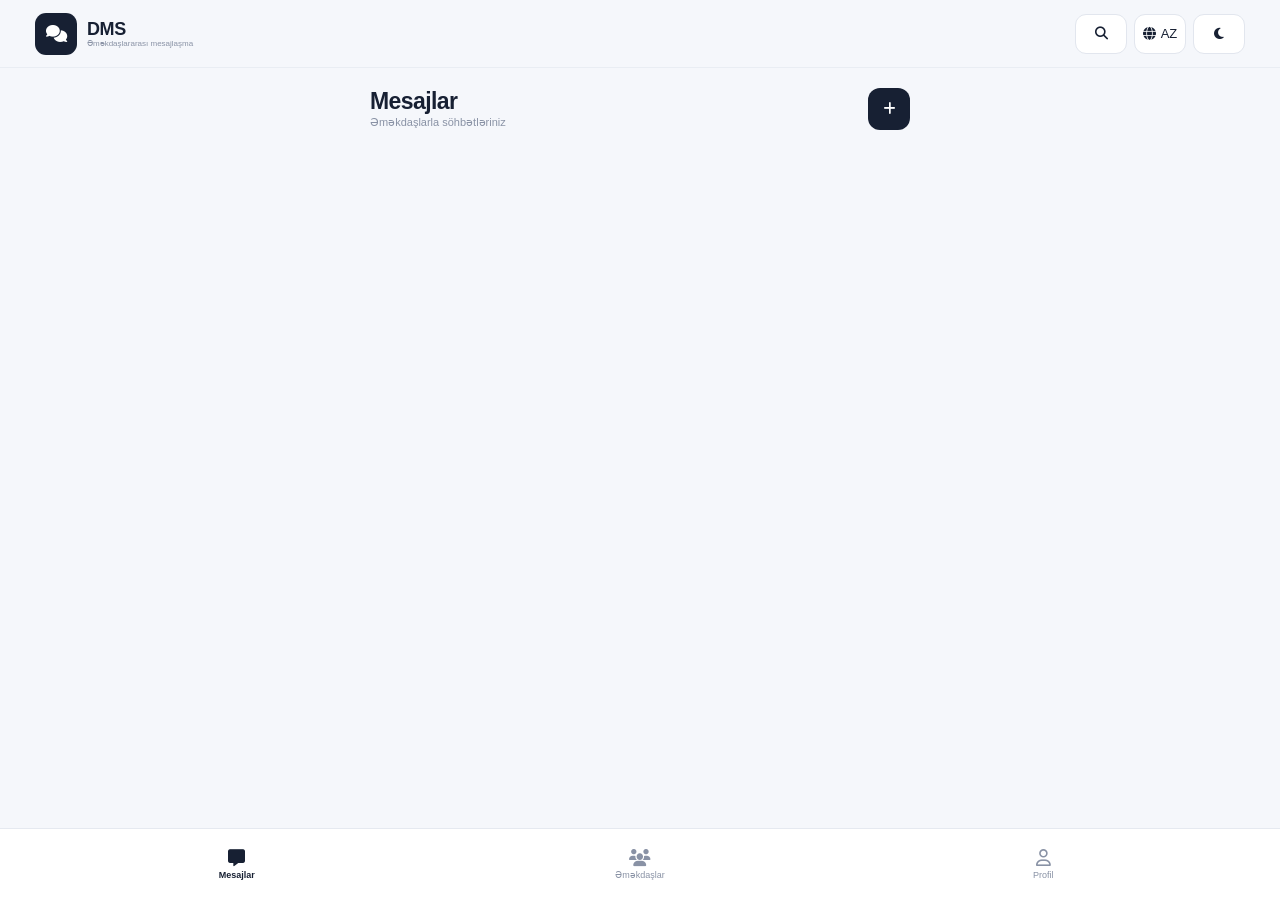
==== chat.html @ c2053372 "commited" ====
<!DOCTYPE html>

<html lang="az">

<head>
    <meta charset="UTF-8">
    <meta name="viewport" content="width=device-width, initial-scale=1.0">

    <title>DMS | Yazışma</title>
    <link rel="icon" href="Assets/DMS.png">

    <link rel="stylesheet" href="https://cdnjs.cloudflare.com/ajax/libs/font-awesome/6.7.2/css/all.min.css">

    <link rel="stylesheet" href="reset.css">
    <link rel="stylesheet" href="style.css">

    <script src="https://cdnjs.cloudflare.com/ajax/libs/jquery/3.7.1/jquery.min.js"></script>

    <script src="api.js" defer></script>
    <script src="translation.js" defer></script>
    <script src="dark-mode.js" defer></script>
    <script src="chat.js" defer></script>

</head>

<body>

    <main class="chat-page">

        <!-- =========================
             CHAT HEADER
        ========================== -->

        <header class="chat-header">

            <div class="chat-header-left">

                <button class="back-button" id="backButton" type="button" aria-label="Geri">
                    <i class="fa-solid fa-arrow-left"></i>
                </button>


                <div class="chat-user-avatar">

                    <span id="chatUserAvatar">
                        U
                    </span>

                    <span id="chatUserOnlineDot" class="online-dot"></span>

                </div>


                <div class="chat-user-info">

                    <h1 id="chatUserName">
                        İstifadəçi
                    </h1>

                    <span id="chatUserStatus">
                        —
                    </span>

                </div>

            </div>


            <div class="chat-header-actions">

                <!-- Search -->

                <button class="chat-icon-button" id="chatSearchButton" type="button" aria-label="Axtar">
                    <i class="fa-solid fa-magnifying-glass"></i>
                </button>


                <!-- More -->

                <button class="chat-icon-button" id="chatMoreButton" type="button" aria-label="Daha çox">
                    <i class="fa-solid fa-ellipsis-vertical"></i>
                </button>

            </div>

        </header>


        <!-- =========================
             CHAT SEARCH
        ========================== -->

        <div class="chat-search-box" id="chatSearchBox">

            <i class="fa-solid fa-magnifying-glass"></i>

            <input type="text" id="messageSearch" placeholder="Mesajlarda axtar..." autocomplete="off">

            <button id="closeChatSearch" type="button" aria-label="Axtarışı bağla">
                <i class="fa-solid fa-xmark"></i>
            </button>

        </div>


        <!-- =========================
             MESSAGES
        ========================== -->

        <section class="messages-area" id="messagesArea">
        </section>

        <button id="newMessageButton" class="new-message-button" type="button" aria-label="Yeni mesajlara keç">

            <i class="fa-solid fa-arrow-down"></i>
           
            <span>Yeni mesaj</span>

        </button>


        <!-- =========================
             MESSAGE INPUT
        ========================== -->

        <footer class="message-input-area">

            <div class="message-input-wrapper">


                <!-- Attachment -->

                <button class="input-action" id="attachmentButton" type="button" aria-label="Fayl əlavə et">
                    <i class="fa-solid fa-paperclip"></i>
                </button>


                <!-- Input -->

                <textarea id="messageInput" rows="1" placeholder="Mesaj yaz..." autocomplete="off"></textarea>


                <!-- Emoji -->

                <button class="input-action" id="emojiButton" type="button" aria-label="Emoji">
                    <i class="fa-regular fa-face-smile"></i>
                </button>


                <div class="emoji-menu" id="emojiMenu">

                    <button type="button" class="emoji-item">
                        😀
                    </button>

                    <button type="button" class="emoji-item">
                        😂
                    </button>

                    <button type="button" class="emoji-item">
                        🤣
                    </button>

                    <button type="button" class="emoji-item">
                        😊
                    </button>

                    <button type="button" class="emoji-item">
                        😍
                    </button>

                    <button type="button" class="emoji-item">
                        🥰
                    </button>

                    <button type="button" class="emoji-item">
                        😘
                    </button>

                    <button type="button" class="emoji-item">
                        😎
                    </button>

                    <button type="button" class="emoji-item">
                        😢
                    </button>

                    <button type="button" class="emoji-item">
                        😭
                    </button>

                    <button type="button" class="emoji-item">
                        😡
                    </button>

                    <button type="button" class="emoji-item">
                        😱
                    </button>

                    <button type="button" class="emoji-item">
                        👍
                    </button>

                    <button type="button" class="emoji-item">
                        👎
                    </button>

                    <button type="button" class="emoji-item">
                        👏
                    </button>

                    <button type="button" class="emoji-item">
                        🙏
                    </button>

                    <button type="button" class="emoji-item">
                        ❤️
                    </button>

                    <button type="button" class="emoji-item">
                        🔥
                    </button>

                    <button type="button" class="emoji-item">
                        🎉
                    </button>

                    <button type="button" class="emoji-item">
                        ✅
                    </button>

                </div>


                <!-- Send -->

                <button class="send-button" id="sendButton" type="button" aria-label="Göndər">
                    <i class="fa-solid fa-paper-plane"></i>
                </button>

            </div>

        </footer>


        <!-- =========================
             CHAT MORE MENU
        ========================== -->

        <div class="chat-more-menu" id="chatMoreMenu">

            <button type="button" id="muteChatButton">

                <i class="fa-regular fa-bell-slash"></i>

                <span>
                    Bildirişləri susdur
                </span>

            </button>


            <button type="button" id="clearChatButton">

                <i class="fa-regular fa-trash-can"></i>

                <span>
                    Söhbəti təmizlə
                </span>

            </button>


            <button type="button" id="blockUserButton">

                <i class="fa-solid fa-ban"></i>

                <span>
                    Əməkdaşı blokla
                </span>

            </button>

        </div>


        <!-- =========================
             ATTACHMENT MENU
        ========================== -->

        <div class="attachment-menu" id="attachmentMenu">

            <button type="button" id="photoButton">

                <i class="fa-regular fa-image"></i>

                <span>
                    Şəkil
                </span>

            </button>


            <button type="button" id="fileButton">

                <i class="fa-regular fa-file"></i>

                <span>
                    Fayl
                </span>

            </button>

        </div>


        <!-- =========================
             HIDDEN FILE INPUT
        ========================== -->

        <input type="file" id="fileInput" hidden>

    </main>

</body>

</html>
---- style.css ----
body {
  font-family: "Dosis", sans-serif;
  font-weight: 500;
}

.imgbox {
  overflow: hidden;
}
.imgbox img {
  width: 100%;
}

* {
  box-sizing: border-box;
}

html {
  font-size: 16px;
}

body {
  margin: 0;
  font-family: "Inter", sans-serif;
  background: #f5f7fb;
  color: #172033;
  transition: background 0.3s ease, color 0.3s ease;
}

button,
input {
  font-family: inherit;
}

button {
  border: 0;
  cursor: pointer;
}

a {
  text-decoration: none;
}

.login-page {
  min-height: 100vh;
  display: flex;
  flex-direction: column;
  padding: 18px;
}

.top-bar {
  width: 100%;
  display: flex;
  align-items: center;
  justify-content: space-between;
  margin-bottom: 55px;
}

.brand {
  display: flex;
  align-items: center;
  gap: 10px;
}

.brand-icon {
  width: 42px;
  height: 42px;
  display: flex;
  align-items: center;
  justify-content: center;
  border-radius: 12px;
  background: #172033;
  color: #fff;
  font-size: 18px;
}

.brand-name {
  display: flex;
  flex-direction: column;
}
.brand-name span {
  font-size: 19px;
  font-weight: 700;
  letter-spacing: -0.5px;
}
.brand-name small {
  margin-top: 2px;
  color: #8992a5;
  font-size: 9px;
  font-weight: 500;
}

.top-actions {
  display: flex;
  align-items: center;
  gap: 8px;
}

.icon-button * {
  cursor: pointer;
}

.icon-button {
  min-width: 40px;
  height: 40px;
  padding: 0 25px;
  display: flex;
  align-items: center;
  justify-content: center;
  gap: 5px;
  border: 1px solid #e2e6ee;
  border-radius: 12px;
  background: #fff;
  color: #172033;
  font-size: 13px;
  transition: all 0.2s ease;
}
.icon-button:active {
  transform: scale(0.95);
}

.login-container {
  width: 100%;
  max-width: 430px;
  margin: 0 auto;
  flex: 1;
  display: flex;
  flex-direction: column;
  justify-content: center;
}

.login-logo {
  display: flex;
  justify-content: center;
  margin-bottom: 22px;
}

.logo-circle {
  width: 72px;
  height: 72px;
  display: flex;
  align-items: center;
  justify-content: center;
  border-radius: 22px;
  background: #172033;
  color: #fff;
  font-size: 27px;
  box-shadow: 0 12px 30px rgba(23, 32, 51, 0.15);
}

.login-heading {
  text-align: center;
  margin-bottom: 32px;
}
.login-heading h1 {
  margin: 0;
  font-size: 27px;
  line-height: 1.2;
  font-weight: 700;
  letter-spacing: -0.8px;
}
.login-heading p {
  margin: 9px 0 0;
  color: #8992a5;
  font-size: 14px;
}

.login-form {
  width: 100%;
}

.input-group {
  margin-bottom: 19px;
}
.input-group label {
  display: block;
  margin-bottom: 8px;
  color: #394357;
  font-size: 13px;
  font-weight: 600;
}

.input-wrapper {
  height: 54px;
  display: flex;
  align-items: center;
  padding: 0 15px;
  gap: 11px;
  border: 1px solid #e1e5ec;
  border-radius: 14px;
  background: #fff;
  transition: border-color 0.2s ease, box-shadow 0.2s ease;
}
.input-wrapper:focus-within {
  border-color: #172033;
  box-shadow: 0 0 0 3px rgba(23, 32, 51, 0.08);
}
.input-wrapper > i {
  color: #8992a5;
  font-size: 15px;
}
.input-wrapper input {
  width: 100%;
  height: 100%;
  border: 0;
  outline: 0;
  background: transparent;
  color: #172033;
  font-size: 14px;
}
.input-wrapper input::-moz-placeholder {
  color: #a7adba;
}
.input-wrapper input::placeholder {
  color: #a7adba;
}

.password-toggle * {
  cursor: pointer;
}

.password-toggle {
  flex-shrink: 0;
  padding: 5px;
  background: transparent;
  color: #8992a5;
  font-size: 15px;
}

.form-options {
  display: flex;
  align-items: center;
  justify-content: space-between;
  gap: 10px;
  margin: 5px 0 23px;
  font-size: 12px;
}
.form-options a {
  color: #172033;
  font-weight: 600;
  cursor: pointer;
}

.remember-me * {
  cursor: pointer;
}

.remember-me {
  display: flex;
  align-items: center;
  gap: 7px;
  color: #697386;
}
.remember-me input {
  width: 15px;
  height: 15px;
  margin: 0;
  accent-color: #172033;
}

.login-button * {
  cursor: pointer;
}

.login-button {
  width: 100%;
  height: 55px;
  display: flex;
  align-items: center;
  justify-content: center;
  gap: 10px;
  border-radius: 14px;
  background: #172033;
  color: #fff;
  font-size: 14px;
  font-weight: 600;
  box-shadow: 0 10px 24px rgba(23, 32, 51, 0.16);
  transition: transform 0.2s ease, box-shadow 0.2s ease;
}
.login-button:active {
  transform: translateY(1px);
  box-shadow: 0 5px 15px rgba(23, 32, 51, 0.12);
}
.login-button i {
  font-size: 12px;
}

.register-section {
  margin-top: 25px;
  text-align: center;
  color: #8992a5;
  font-size: 12px;
}
.register-section a {
  margin-left: 4px;
  color: #172033;
  font-weight: 600;
}

.login-footer {
  display: flex;
  justify-content: center;
  align-items: center;
  gap: 7px;
  padding: 25px 0 5px;
  color: #a0a7b5;
  font-size: 10px;
}

.footer-dot {
  font-size: 8px;
}

.language-menu {
  position: absolute;
  top: 68px;
  right: 18px;
  width: 165px;
  padding: 7px;
  display: none;
  flex-direction: column;
  gap: 3px;
  border: 1px solid #e1e5ec;
  border-radius: 14px;
  background: #fff;
  box-shadow: 0 15px 35px rgba(23, 32, 51, 0.12);
  z-index: 10;
}
.language-menu.active {
  display: flex;
}
.language-menu button {
  padding: 10px 11px;
  border-radius: 9px;
  background: transparent;
  color: #394357;
  text-align: left;
  font-size: 12px;
}
.language-menu button:active {
  background: #f1f3f7;
}

body.dark-mode {
  background: #0d1117;
  color: #f1f4f8;
}
body.dark-mode .brand-icon,
body.dark-mode .logo-circle,
body.dark-mode .login-button {
  background: #f1f4f8;
  color: #0d1117;
}
body.dark-mode .icon-button {
  border-color: #252c38;
  background: #161c25;
  color: #f1f4f8;
}
body.dark-mode .input-group label {
  color: #d8dde6;
}
body.dark-mode .input-wrapper {
  border-color: #252c38;
  background: #161c25;
}
body.dark-mode .input-wrapper:focus-within {
  border-color: #f1f4f8;
  box-shadow: 0 0 0 3px rgba(241, 244, 248, 0.06);
}
body.dark-mode .input-wrapper input {
  color: #f1f4f8;
}
body.dark-mode .input-wrapper input::-moz-placeholder {
  color: #697386;
}
body.dark-mode .input-wrapper input::placeholder {
  color: #697386;
}
body.dark-mode .form-options a {
  color: #f1f4f8;
}
body.dark-mode .remember-me {
  color: #8992a5;
}
body.dark-mode .remember-me input {
  accent-color: #f1f4f8;
}
body.dark-mode .register-section a {
  color: #f1f4f8;
}
body.dark-mode .language-menu {
  border-color: #252c38;
  background: #161c25;
}
body.dark-mode .language-menu button {
  color: #d8dde6;
}
body.dark-mode .language-menu button:active {
  background: #202733;
}

@media (min-width: 600px) {
  .login-page {
    padding: 25px 35px;
  }
  .top-bar {
    margin-bottom: 30px;
  }
  .login-container {
    justify-content: center;
  }
  .login-heading h1 {
    font-size: 30px;
  }
}
@media (max-width: 599px) {
  html,
  body {
    height: 100%;
    overflow: hidden;
  }
  .login-page {
    height: 100dvh;
    min-height: 0;
    padding: 12px 18px;
  }
  .top-bar {
    margin-bottom: 10px;
  }
  .brand-icon {
    width: 38px;
    height: 38px;
    font-size: 16px;
  }
  .brand-name span {
    font-size: 17px;
  }
  .brand-name small {
    font-size: 8px;
  }
  .icon-button span, .icon-button i {
    font-size: 10px;
  }
  .login-container {
    max-width: 400px;
    justify-content: center;
  }
  .login-logo {
    margin-bottom: 12px;
  }
  .logo-circle {
    width: 58px;
    height: 58px;
    border-radius: 18px;
    font-size: 22px;
  }
  .login-heading {
    margin-bottom: 18px;
  }
  .login-heading h1 {
    font-size: 23px;
  }
  .login-heading p {
    margin-top: 6px;
    font-size: 12px;
  }
  .input-group {
    margin-bottom: 12px;
  }
  .input-group label {
    margin-bottom: 5px;
    font-size: 12px;
  }
  .input-wrapper {
    height: 46px;
    border-radius: 12px;
    padding: 0 13px;
  }
  .input-wrapper input {
    font-size: 16px;
  }
  .form-options {
    margin: 2px 0 15px;
    font-size: 11px;
  }
  .login-button {
    height: 47px;
    border-radius: 12px;
    font-size: 13px;
  }
  .login-footer {
    padding: 10px 0 2px;
    font-size: 9px;
  }
}
* {
  box-sizing: border-box;
}

html {
  width: 100%;
  min-height: 100%;
  font-size: 16px;
}

body {
  width: 100%;
  min-height: 100%;
  margin: 0;
  padding: 0;
  font-family: "Inter", sans-serif;
  background: #f5f7fb;
  color: #172033;
  transition: background 0.3s ease, color 0.3s ease;
  overflow-x: hidden;
  overflow-y: auto;
}

button,
input {
  font-family: inherit;
}

button {
  border: 0;
  cursor: pointer;
}

a {
  text-decoration: none;
  color: inherit;
}

.dms-page {
  width: 100%;
  min-height: 100vh;
  padding: 72px 18px 85px;
}

.page-section {
  display: none;
  width: 100%;
}

.page-section.active {
  display: block;
}

.top-bar {
  width: 100%;
  height: 64px;
  padding: 10px 18px;
  display: flex;
  align-items: center;
  justify-content: space-between;
  position: fixed;
  top: 0;
  left: 0;
  right: 0;
  z-index: 1000;
  background: #f5f7fb;
  border-bottom: 1px solid #e9edf3;
}

.brand {
  display: flex;
  align-items: center;
  gap: 10px;
}

.brand-icon {
  width: 40px;
  height: 40px;
  display: flex;
  align-items: center;
  justify-content: center;
  border-radius: 11px;
  background: #172033;
  color: #fff;
  font-size: 17px;
}

.brand-name {
  display: flex;
  flex-direction: column;
}
.brand-name span {
  font-size: 18px;
  font-weight: 700;
  letter-spacing: -0.4px;
}
.brand-name small {
  margin-top: 2px;
  color: #8992a5;
  font-size: 8px;
  font-weight: 500;
}

.top-actions {
  display: flex;
  align-items: center;
  gap: 7px;
}

.icon-button {
  width: 40px;
  height: 40px;
  padding: 0 25px;
  display: flex;
  align-items: center;
  justify-content: center;
  gap: 5px;
  border: 1px solid #e2e6ee;
  border-radius: 11px;
  background: #fff;
  color: #172033;
  font-size: 13px;
  cursor: pointer;
  transition: all 0.2s ease;
}
.icon-button:hover {
  background: #f1f3f7;
}
.icon-button:active {
  transform: scale(0.94);
}

.search-box {
  width: 100%;
  max-width: 540px;
  height: 46px;
  margin: 0 auto 15px;
  padding: 0 13px;
  display: none;
  align-items: center;
  gap: 9px;
  border: 1px solid #e1e5ec;
  border-radius: 13px;
  background: #fff;
}
.search-box.active {
  display: flex;
}
.search-box i {
  flex-shrink: 0;
  color: #8992a5;
  font-size: 13px;
}
.search-box input {
  min-width: 0;
  flex: 1;
  border: 0;
  outline: 0;
  background: transparent;
  color: #172033;
  font-size: 16px;
  cursor: text;
}
.search-box input::-moz-placeholder {
  color: #a0a7b5;
}
.search-box input::placeholder {
  color: #a0a7b5;
}
.search-box button * {
  cursor: pointer;
}
.search-box button {
  width: 30px;
  height: 30px;
  display: flex;
  align-items: center;
  justify-content: center;
  flex-shrink: 0;
  background: transparent;
  color: #8992a5;
  font-size: 14px;
}
.search-box button:hover {
  color: #172033;
}

.page-header {
  width: 100%;
  max-width: 540px;
  margin: 0 auto 15px;
  display: flex;
  align-items: center;
  justify-content: space-between;
}
.page-header h1 {
  margin: 0;
  color: #172033;
  font-size: 23px;
  font-weight: 700;
  letter-spacing: -0.6px;
}
.page-header p {
  margin: 4px 0 0;
  color: #8992a5;
  font-size: 11px;
}

.new-chat-button * {
  cursor: pointer;
}

.new-chat-button {
  width: 42px;
  height: 42px;
  display: flex;
  align-items: center;
  justify-content: center;
  flex-shrink: 0;
  border-radius: 12px;
  background: #172033;
  color: #fff;
  font-size: 14px;
  transition: transform 0.2s ease, background 0.2s ease;
}
.new-chat-button:hover {
  background: #263149;
}
.new-chat-button:active {
  transform: scale(0.93);
}

.chat-list {
  width: 100%;
  max-width: 540px;
  margin: 0 auto;
}

.chat-item * {
  cursor: pointer;
}

.chat-item {
  min-height: 76px;
  padding: 10px 4px;
  display: flex;
  align-items: center;
  gap: 12px;
  border-bottom: 1px solid #e8ecf2;
  cursor: pointer;
  transition: background 0.2s ease;
}
.chat-item:hover {
  background: #eef1f5;
}
.chat-item:active {
  background: #e5e9ef;
}

.chat-item {
  user-select: none;
  -webkit-user-select: none;
  -moz-user-select: none;
  -ms-user-select: none;
  cursor: pointer;
}
.chat-item * {
  user-select: none;
  -webkit-user-select: none;
  -moz-user-select: none;
  -ms-user-select: none;
}

.chat-avatar {
  width: 48px;
  height: 48px;
  flex-shrink: 0;
  position: relative;
  display: flex;
  align-items: center;
  justify-content: center;
  border-radius: 50%;
  background: #172033;
  color: #fff;
  font-size: 13px;
  font-weight: 600;
}

.online-dot {
  width: 11px;
  height: 11px;
  position: absolute;
  right: 0;
  bottom: 1px;
  border: 2px solid #f5f7fb;
  border-radius: 50%;
  background: #35b86b;
}

.offline-dot {
  width: 11px;
  height: 11px;
  position: absolute;
  right: 0;
  bottom: 1px;
  border: 2px solid #f5f7fb;
  border-radius: 50%;
  background: #ff0000;
}

.chat-content {
  min-width: 0;
  flex: 1;
}

.chat-top,
.chat-bottom {
  display: flex;
  align-items: center;
  justify-content: space-between;
  gap: 10px;
}

.chat-top h3 {
  min-width: 0;
  margin: 0;
  overflow: hidden;
  color: #172033;
  font-size: 13px;
  font-weight: 650;
  text-overflow: ellipsis;
  white-space: nowrap;
}
.chat-top time {
  flex-shrink: 0;
  color: #9aa2b1;
  font-size: 9px;
}

.chat-bottom {
  margin-top: 5px;
}
.chat-bottom p {
  min-width: 0;
  margin: 0;
  overflow: hidden;
  color: #8992a5;
  font-size: 11px;
  text-overflow: ellipsis;
  white-space: nowrap;
}

.unread-count {
  min-width: 19px;
  height: 19px;
  padding: 0 5px;
  display: flex;
  align-items: center;
  justify-content: center;
  flex-shrink: 0;
  border-radius: 50%;
  background: #172033;
  color: #fff;
  font-size: 9px;
  font-weight: 600;
}

.contacts-list {
  width: 100%;
  max-width: 540px;
  margin: 0 auto;
}

.contact-item * {
  cursor: pointer;
}

.contact-item {
  min-height: 76px;
  padding: 10px 4px;
  display: flex;
  align-items: center;
  gap: 12px;
  border-bottom: 1px solid #e8ecf2;
  cursor: pointer;
  transition: background 0.2s ease;
}
.contact-item:hover {
  background: #eef1f5;
}
.contact-item:active {
  background: #e5e9ef;
  user-select: none;
  -webkit-user-select: none;
  -moz-user-select: none;
  -ms-user-select: none;
}
.contact-item * {
  user-select: none;
  -webkit-user-select: none;
  -moz-user-select: none;
  -ms-user-select: none;
}

.contact-avatar {
  width: 48px;
  height: 48px;
  flex-shrink: 0;
  display: flex;
  align-items: center;
  justify-content: center;
  border-radius: 50%;
  background: #172033;
  color: #fff;
  font-size: 13px;
  font-weight: 600;
}

.contact-info {
  min-width: 0;
  flex: 1;
}

.contact-top {
  display: flex;
  align-items: center;
  justify-content: space-between;
  gap: 10px;
}

.contact-name {
  min-width: 0;
  margin: 0;
  overflow: hidden;
  color: #172033;
  font-size: 13px;
  font-weight: 650;
  text-overflow: ellipsis;
  white-space: nowrap;
}

.contact-position {
  min-width: 0;
  margin: 3px 0 0;
  overflow: hidden;
  color: #8992a5;
  font-size: 11px;
  text-overflow: ellipsis;
  white-space: nowrap;
}

.empty-state,
.contacts-empty {
  max-width: 540px;
  margin: 70px auto 0;
  display: flex;
  flex-direction: column;
  align-items: center;
  text-align: center;
}

.empty-state {
  display: none;
}
.empty-state.active {
  display: flex;
}

.empty-state h2,
.contacts-empty h2 {
  margin: 14px 0 5px;
  font-size: 16px;
}
.empty-state p,
.contacts-empty p {
  margin: 0;
  color: #8992a5;
  font-size: 11px;
}

.empty-icon {
  width: 62px;
  height: 62px;
  display: flex;
  align-items: center;
  justify-content: center;
  border-radius: 18px;
  background: #edf0f5;
  color: #8992a5;
  font-size: 23px;
}

.profile-page {
  width: 100%;
  padding: 0;
}

.profile-container {
  width: 100%;
  max-width: 520px;
  margin: 0 auto;
}

.profile-card {
  display: flex;
  flex-direction: column;
  align-items: center;
  padding: 25px 20px 28px;
  margin-bottom: 15px;
  border: 1px solid #e2e6ee;
  border-radius: 18px;
  background: #fff;
  box-shadow: 0 8px 25px rgba(23, 32, 51, 0.05);
}

.profile-avatar {
  position: relative;
  margin-bottom: 13px;
}

.avatar-circle {
  width: 92px;
  height: 92px;
  display: flex;
  align-items: center;
  justify-content: center;
  overflow: hidden;
  border-radius: 50%;
  background: #172033;
  color: #fff;
  font-size: 32px;
}
.avatar-circle img {
  width: 100%;
  height: 100%;
  display: none;
  -o-object-fit: cover;
     object-fit: cover;
}
.avatar-circle img.active {
  display: block;
}

.avatar-edit * {
  cursor: pointer;
}

.avatar-edit {
  position: absolute;
  right: -2px;
  bottom: -2px;
  width: 31px;
  height: 31px;
  display: flex;
  align-items: center;
  justify-content: center;
  border: 3px solid #fff;
  border-radius: 50%;
  background: #172033;
  color: #fff;
  font-size: 11px;
}
.avatar-edit:active {
  transform: scale(0.94);
}

.profile-name {
  text-align: center;
}
.profile-name h2 {
  margin: 0;
  font-size: 20px;
  font-weight: 700;
  letter-spacing: -0.3px;
}
.profile-name p {
  margin: 5px 0 0;
  color: #8992a5;
  font-size: 12px;
}

.profile-section {
  margin-bottom: 15px;
  overflow: hidden;
  border: 1px solid #e2e6ee;
  border-radius: 17px;
  background: #fff;
  box-shadow: 0 6px 20px rgba(23, 32, 51, 0.04);
}

.section-title {
  display: flex;
  align-items: center;
  gap: 9px;
  padding: 15px 16px 11px;
  color: #172033;
  font-size: 12px;
  font-weight: 700;
}
.section-title i {
  font-size: 13px;
}

.profile-item {
  min-height: 63px;
  display: flex;
  align-items: center;
  gap: 12px;
  padding: 10px 16px;
  border-top: 1px solid #edf0f4;
}

.item-icon,
.action-icon {
  display: flex;
  align-items: center;
  justify-content: center;
  flex-shrink: 0;
  background: #f1f3f7;
  color: #172033;
}

.item-icon {
  width: 35px;
  height: 35px;
  border-radius: 10px;
  font-size: 13px;
}

.item-content {
  min-width: 0;
  display: flex;
  flex-direction: column;
  gap: 3px;
}

.item-label {
  color: #8992a5;
  font-size: 10px;
  font-weight: 500;
}

.item-value {
  overflow: hidden;
  color: #172033;
  font-size: 13px;
  font-weight: 600;
  text-overflow: ellipsis;
  white-space: nowrap;
}

.profile-action * {
  cursor: pointer;
}

.profile-action {
  width: 100%;
  min-height: 67px;
  display: flex;
  align-items: center;
  gap: 12px;
  padding: 10px 16px;
  background: transparent;
  color: #172033;
  text-align: left;
  border-top: 1px solid #edf0f4;
  transition: background 0.2s ease;
}
.profile-action:active {
  background: #f4f6f9;
}

.action-icon {
  width: 37px;
  height: 37px;
  border-radius: 10px;
  font-size: 13px;
}

.action-content {
  min-width: 0;
  flex: 1;
  display: flex;
  flex-direction: column;
  gap: 3px;
}
.action-content span {
  font-size: 13px;
  font-weight: 600;
}
.action-content small {
  overflow: hidden;
  color: #8992a5;
  font-size: 10px;
  font-weight: 400;
  text-overflow: ellipsis;
  white-space: nowrap;
}

.action-arrow {
  flex-shrink: 0;
  color: #a0a7b5;
  font-size: 10px;
}

.logout-button {
  width: 100%;
  height: 50px;
  display: flex;
  align-items: center;
  justify-content: center;
  gap: 9px;
  margin: 3px 0 25px;
  border: 1px solid #e2e6ee;
  border-radius: 13px;
  background: #fff;
  color: #172033;
  font-size: 13px;
  font-weight: 600;
  transition: all 0.2s ease;
}
.logout-button:active {
  transform: scale(0.98);
}

.app-info {
  display: flex;
  flex-direction: column;
  align-items: center;
  gap: 4px;
  margin-bottom: 20px;
  color: #8992a5;
  text-align: center;
}
.app-info strong {
  color: #172033;
  font-size: 12px;
}
.app-info span {
  font-size: 9px;
}
.app-info small {
  font-size: 8px;
}

.app-logo {
  width: 38px;
  height: 38px;
  display: flex;
  align-items: center;
  justify-content: center;
  margin-bottom: 3px;
  border-radius: 11px;
  background: #172033;
  color: #fff;
  font-size: 15px;
}

.profile-footer {
  display: flex;
  align-items: center;
  justify-content: center;
  gap: 7px;
  padding: 15px 0 3px;
  color: #a0a7b5;
  font-size: 9px;
}

.footer-dot {
  font-size: 7px;
}

.language-menu {
  width: 155px;
  padding: 7px;
  display: none;
  flex-direction: column;
  gap: 3px;
  position: fixed;
  top: 58px;
  right: 18px;
  z-index: 1100;
  border: 1px solid #e1e5ec;
  border-radius: 14px;
  background: #fff;
  box-shadow: 0 15px 35px rgba(23, 32, 51, 0.12);
}
.language-menu.active {
  display: flex;
}
.language-menu button {
  width: 100%;
  padding: 10px 11px;
  display: flex;
  align-items: center;
  gap: 8px;
  border-radius: 9px;
  background: transparent;
  color: #394357;
  text-align: left;
  font-size: 12px;
}
.language-menu button:hover {
  background: #f1f3f7;
}
.language-menu button:active {
  background: #e9edf3;
}

.bottom-nav {
  width: 100%;
  height: 68px;
  padding: 7px 18px;
  display: flex;
  align-items: center;
  justify-content: space-around;
  position: fixed;
  bottom: 0;
  left: 0;
  right: 0;
  z-index: 1000;
  border-top: 1px solid #e5e9f0;
  background: rgba(255, 255, 255, 0.96);
  backdrop-filter: blur(12px);
}

.nav-item * {
  cursor: pointer;
}

.nav-item {
  min-width: 70px;
  height: 52px;
  padding: 0;
  display: flex;
  flex-direction: column;
  align-items: center;
  justify-content: center;
  gap: 4px;
  border-radius: 12px;
  background: transparent;
  color: #8992a5;
  font-size: 17px;
  transition: background 0.2s ease, color 0.2s ease;
}
.nav-item span {
  font-size: 9px;
  font-weight: 500;
}
.nav-item:hover {
  background: #e9edf3;
  color: #172033;
}
.nav-item:active {
  background: #dfe4eb;
  color: #172033;
}
.nav-item.active {
  color: #172033;
}
.nav-item.active span {
  font-weight: 700;
}

body.dark-mode {
  background: #0d1117;
  color: #f1f4f8;
}
body.dark-mode .top-bar {
  background: #0d1117;
  border-color: #252c38;
}
body.dark-mode .brand-icon,
body.dark-mode .avatar-circle,
body.dark-mode .app-logo {
  background: #f1f4f8;
  color: #0d1117;
}
body.dark-mode .icon-button {
  border-color: #252c38;
  background: #161c25;
  color: #f1f4f8;
}
body.dark-mode .icon-button:hover {
  background: #202733;
}
body.dark-mode .search-box {
  border-color: #252c38;
  background: #161c25;
}
body.dark-mode .search-box input {
  color: #f1f4f8;
}
body.dark-mode .search-box button {
  color: #8992a5;
}
body.dark-mode .search-box button:hover {
  color: #f1f4f8;
}
body.dark-mode .page-header h1 {
  color: #f1f4f8;
}
body.dark-mode .new-chat-button {
  background: #f1f4f8;
  color: #0d1117;
}
body.dark-mode .new-chat-button:hover {
  background: #dce1e8;
}
body.dark-mode .chat-item {
  border-color: #252c38;
}
body.dark-mode .chat-item:hover {
  background: #161c25;
}
body.dark-mode .chat-item:active {
  background: #202733;
}
body.dark-mode .contact-item {
  border-color: #252c38;
}
body.dark-mode .contact-item:hover {
  background: #161c25;
}
body.dark-mode .contact-item:active {
  background: #202733;
}
body.dark-mode .contact-avatar {
  background: #f1f4f8;
  color: #0d1117;
}
body.dark-mode .contact-name {
  color: #f1f4f8;
}
body.dark-mode .chat-avatar {
  background: #f1f4f8;
  color: #0d1117;
}
body.dark-mode .online-dot {
  border-color: #0d1117;
}
body.dark-mode .offline-dot {
  border-color: #0d1117;
}
body.dark-mode .chat-top h3 {
  color: #f1f4f8;
}
body.dark-mode .unread-count {
  background: #f1f4f8;
  color: #0d1117;
}
body.dark-mode .empty-icon {
  background: #202733;
  color: #aab2c0;
}
body.dark-mode .profile-card,
body.dark-mode .profile-section {
  border-color: #252c38;
  background: #161c25;
  box-shadow: none;
}
body.dark-mode .profile-name h2 {
  color: #f1f4f8;
}
body.dark-mode .section-title {
  color: #f1f4f8;
}
body.dark-mode .profile-item,
body.dark-mode .profile-action {
  border-color: #252c38;
}
body.dark-mode .item-icon,
body.dark-mode .action-icon {
  background: #202733;
  color: #f1f4f8;
}
body.dark-mode .item-value,
body.dark-mode .profile-action {
  color: #f1f4f8;
}
body.dark-mode .profile-action:active {
  background: #202733;
}
body.dark-mode .logout-button {
  border-color: #252c38;
  background: #161c25;
  color: #f1f4f8;
}
body.dark-mode .app-info strong {
  color: #f1f4f8;
}
body.dark-mode .language-menu {
  border-color: #252c38;
  background: #161c25;
}
body.dark-mode .language-menu button {
  color: #d8dde6;
}
body.dark-mode .language-menu button:hover {
  background: #202733;
}
body.dark-mode .language-menu button:active {
  background: #252c38;
}
body.dark-mode .bottom-nav {
  border-color: #252c38;
  background: rgba(13, 17, 23, 0.96);
}
body.dark-mode .nav-item {
  color: #8992a5;
}
body.dark-mode .nav-item:hover {
  background: #202733;
}
body.dark-mode .nav-item.active {
  color: #f1f4f8;
}

@media (min-width: 600px) {
  .dms-page {
    padding: 88px 35px 95px;
  }
  .top-bar {
    height: 68px;
    padding: 12px 35px;
  }
  .brand-icon {
    width: 42px;
    height: 42px;
  }
  .bottom-nav {
    height: 72px;
    padding: 8px 35px;
  }
  .nav-item {
    min-width: 100px;
  }
  .chat-item {
    padding: 11px 5px;
  }
  .profile-container {
    max-width: 540px;
  }
  .profile-card {
    padding: 30px 20px 32px;
  }
  .avatar-circle {
    width: 100px;
    height: 100px;
    font-size: 35px;
  }
  .language-menu {
    top: 68px;
    right: 35px;
  }
}
@media (max-width: 599px) {
  html,
  body {
    min-height: 100%;
    overflow-x: hidden;
    overflow-y: auto;
  }
  .dms-page {
    min-height: 100dvh;
    padding: 72px 18px 85px;
  }
  .top-bar {
    height: 64px;
    padding: 10px 18px;
  }
  .brand-icon {
    width: 38px;
    height: 38px;
    font-size: 16px;
  }
  .brand-name span {
    font-size: 17px;
  }
  .brand-name small {
    font-size: 8px;
  }
  .icon-button span, .icon-button i {
    font-size: 10px;
  }
  .top-actions {
    gap: 5px;
  }
  .page-header h1 {
    font-size: 21px;
  }
  .new-chat-button {
    width: 40px;
    height: 40px;
  }
  .chat-item {
    min-height: 72px;
    padding: 9px 2px;
  }
  .contact-item {
    min-height: 72px;
    padding: 9px 2px;
  }
  .contact-avatar {
    width: 45px;
    height: 45px;
  }
  .contact-name {
    font-size: 12px;
  }
  .contact-position {
    font-size: 10px;
  }
  .chat-avatar {
    width: 45px;
    height: 45px;
  }
  .chat-top h3 {
    font-size: 12px;
  }
  .chat-top time {
    font-size: 8px;
  }
  .chat-bottom p {
    font-size: 10px;
  }
  .profile-card {
    padding: 21px 15px 23px;
    margin-bottom: 12px;
    border-radius: 15px;
  }
  .avatar-circle {
    width: 78px;
    height: 78px;
    font-size: 27px;
  }
  .avatar-edit {
    width: 28px;
    height: 28px;
    font-size: 10px;
  }
  .profile-name h2 {
    font-size: 18px;
  }
  .profile-name p {
    margin-top: 4px;
    font-size: 11px;
  }
  .profile-section {
    margin-bottom: 12px;
    border-radius: 14px;
  }
  .section-title {
    padding: 13px 14px 9px;
    font-size: 11px;
  }
  .profile-item {
    min-height: 57px;
    padding: 8px 14px;
    gap: 10px;
  }
  .item-icon {
    width: 33px;
    height: 33px;
    border-radius: 9px;
    font-size: 12px;
  }
  .item-label {
    font-size: 9px;
  }
  .item-value {
    font-size: 12px;
  }
  .profile-action {
    min-height: 60px;
    padding: 8px 14px;
    gap: 10px;
  }
  .action-icon {
    width: 34px;
    height: 34px;
    border-radius: 9px;
    font-size: 12px;
  }
  .action-content span {
    font-size: 12px;
  }
  .action-content small {
    font-size: 9px;
  }
  .action-arrow {
    font-size: 9px;
  }
  .logout-button {
    height: 47px;
    margin: 2px 0 20px;
    border-radius: 12px;
    font-size: 12px;
  }
  .app-info {
    margin-bottom: 10px;
  }
  .profile-footer {
    padding: 10px 0 2px;
    font-size: 8px;
  }
  .bottom-nav {
    height: 68px;
    padding: 7px 12px;
  }
  .nav-item {
    min-width: 65px;
    height: 52px;
  }
  .language-menu {
    top: 58px;
    right: 18px;
    width: 155px;
  }
}
* {
  box-sizing: border-box;
}

html {
  font-size: 16px;
}

body {
  margin: 0;
  font-family: "Inter", sans-serif;
  background: #f5f7fb;
  color: #172033;
}

button {
  border: 0;
  font-family: inherit;
  cursor: pointer;
}

input,
textarea {
  font-family: inherit;
}

.chat-page {
  height: 100vh;
  display: flex;
  flex-direction: column;
  background: #f5f7fb;
}

.chat-header {
  position: fixed;
  top: 0;
  left: 0;
  right: 0;
  z-index: 1000;
  height: 64px;
  padding: 0 16px;
  display: flex;
  align-items: center;
  justify-content: space-between;
  background: rgba(255, 255, 255, 0.96);
  border-bottom: 1px solid #e9edf3;
  backdrop-filter: blur(12px);
}

.chat-header-left {
  min-width: 0;
  display: flex;
  align-items: center;
  gap: 10px;
}

.back-button {
  width: 38px;
  height: 38px;
  display: flex;
  align-items: center;
  justify-content: center;
  border-radius: 12px;
  background: transparent;
  color: #172033;
  font-size: 17px;
  transition: background 0.2s ease, color 0.2s ease;
}
.back-button:hover {
  background: #f0f3f8;
}
.back-button:active {
  transform: scale(0.95);
}

.chat-user-avatar {
  position: relative;
  width: 40px;
  height: 40px;
  min-width: 40px;
  display: flex;
  align-items: center;
  justify-content: center;
  border-radius: 50%;
  background: #173f7a;
  color: #ffffff;
  font-size: 13px;
  font-weight: 700;
}

.online-dot {
  position: absolute;
  right: 0;
  bottom: 1px;
  width: 10px;
  height: 10px;
  border: 2px solid #ffffff;
  border-radius: 50%;
  background: #22c55e;
}

.offline-dot {
  position: absolute;
  right: 0;
  bottom: 1px;
  width: 10px;
  height: 10px;
  border: 2px solid #ffffff;
  border-radius: 50%;
  background: #ff0000;
}

.chat-user-info {
  min-width: 0;
  display: flex;
  flex-direction: column;
  gap: 2px;
}

.chat-user-info h1 {
  margin: 0;
  max-width: 180px;
  overflow: hidden;
  text-overflow: ellipsis;
  white-space: nowrap;
  color: #172033;
  font-size: 15px;
  font-weight: 700;
}

.chat-user-info span {
  font-size: 12px;
  font-weight: 500;
}
.chat-user-info span.online {
  color: #22c55e;
}
.chat-user-info span.offline {
  color: #ff0000;
}

.chat-header-actions {
  display: flex;
  align-items: center;
  gap: 4px;
}

.chat-icon-button {
  width: 38px;
  height: 38px;
  display: flex;
  align-items: center;
  justify-content: center;
  border-radius: 12px;
  background: transparent;
  color: #536176;
  font-size: 17px;
  transition: background 0.2s ease, color 0.2s ease;
}
.chat-icon-button:hover {
  background: #f0f3f8;
  color: #173f7a;
}
.chat-icon-button:active {
  transform: scale(0.95);
}

.chat-search-box {
  position: fixed;
  top: 7px;
  z-index: 1000;
  left: 50% !important;
  right: auto !important;
  width: 500px !important;
  max-width: calc(100% - 32px) !important;
  transform: translateX(-50%) !important;
  height: 48px;
  padding: 0 12px;
  display: flex;
  align-items: center;
  gap: 10px;
  opacity: 0;
  visibility: hidden;
  background: #ffffff;
  border: 1px solid #e3e8f0;
  border-radius: 14px;
  box-shadow: 0 8px 25px rgba(23, 32, 51, 0.08);
  transition: opacity 0.2s ease, visibility 0.2s ease, transform 0.2s ease;
}

.chat-search-box.active {
  opacity: 1;
  visibility: visible;
  transform: translateX(-50%) translateY(0) !important;
}

.chat-search-box > i {
  color: #8a95a7;
  font-size: 15px;
}

.chat-search-box input {
  flex: 1;
  min-width: 0;
  border: 0;
  outline: 0;
  background: transparent;
  color: #172033;
  font-size: 14px;
}
.chat-search-box input::-moz-placeholder {
  color: #9aa4b4;
}
.chat-search-box input::placeholder {
  color: #9aa4b4;
}

.chat-search-box button {
  width: 32px;
  height: 32px;
  display: flex;
  align-items: center;
  justify-content: center;
  border-radius: 9px;
  background: transparent;
  color: #7b8799;
  font-size: 16px;
}
.chat-search-box button:hover {
  background: #f1f4f8;
  color: #172033;
}

.messages-area {
  flex: 1;
  min-height: 0;
  width: 100%;
  max-width: 850px;
  margin: 0 auto;
  padding: 74px 16px 100px;
  overflow-y: auto;
  scroll-behavior: auto;
  scroll-padding-top: 74px;
  scroll-padding-bottom: 100px;
}

.new-message-button {
  position: fixed;
  left: 50%;
  bottom: 85px;
  z-index: 900;
  display: none;
  align-items: center;
  justify-content: center;
  gap: 8px;
  padding: 10px 16px;
  transform: translateX(-50%);
  border: 1px solid #dce5f2;
  border-radius: 24px;
  background: #ffffff;
  color: #173f7a;
  font-size: 13px;
  font-weight: 600;
  box-shadow: 0 4px 15px rgba(23, 32, 51, 0.15);
}
.new-message-button.active {
  display: flex;
}
.new-message-button:hover {
  background: #f0f5fc;
}

.message-date {
  display: flex;
  justify-content: center;
  margin: 10px 0 20px;
}

.message-date span {
  padding: 6px 11px;
  border-radius: 10px;
  background: #e9edf3;
  color: #6e798a;
  font-size: 11px;
  font-weight: 600;
}

.message-row {
  display: flex;
  width: 100%;
  margin-bottom: 8px;
}

.message-row.received {
  justify-content: flex-start;
}

.message-row.sent {
  justify-content: flex-end;
}

.message-bubble {
  max-width: 78%;
  padding: 9px 12px 7px;
  border-radius: 16px;
  word-break: break-word;
}

.message-row.received .message-bubble {
  border-bottom-left-radius: 5px;
  background: #ffffff;
  border: 1px solid #e7ebf1;
  box-shadow: 0 2px 7px rgba(23, 32, 51, 0.04);
}

.message-row.sent .message-bubble {
  border-bottom-right-radius: 5px;
  background: #173f7a;
  color: #ffffff;
}

.message-bubble p {
  margin: 0;
  font-size: 14px;
  line-height: 1.45;
}

.message-meta {
  display: flex;
  align-items: center;
  justify-content: flex-end;
  gap: 4px;
  margin-top: 3px;
}

.message-meta time {
  font-size: 10px;
}

.message-row.received .message-meta time {
  color: #8993a3;
}

.message-row.sent .message-meta time {
  color: rgba(255, 255, 255, 0.7);
}

.message-read {
  color: #8fd3ff;
  font-size: 10px;
}

.message-input-area {
  position: fixed;
  left: 0;
  right: 0;
  bottom: 0;
  z-index: 1000;
  padding: 10px 12px;
  background: rgba(255, 255, 255, 0.96);
  border-top: 1px solid #e9edf3;
  backdrop-filter: blur(12px);
}

.message-input-wrapper {
  width: 100%;
  max-width: 850px;
  min-height: 48px;
  margin: 0 auto;
  padding: 5px;
  display: flex;
  align-items: flex-end;
  gap: 4px;
  background: #f3f5f8;
  border: 1px solid #e1e6ed;
  border-radius: 16px;
}

.input-action {
  width: 38px;
  height: 38px;
  min-width: 38px;
  display: flex;
  align-items: center;
  justify-content: center;
  border-radius: 11px;
  background: transparent;
  color: #697589;
  font-size: 17px;
  transition: background 0.2s ease, color 0.2s ease;
}
.input-action:hover {
  background: #e7ebf1;
  color: #173f7a;
}
.input-action:active {
  transform: scale(0.94);
}

#messageInput {
  flex: 1;
  min-width: 0;
  min-height: 38px;
  max-height: 120px;
  padding: 9px 4px;
  resize: none;
  overflow-y: auto;
  border: 0;
  outline: 0;
  background: transparent;
  color: #172033;
  font-size: 16px;
  line-height: 20px;
}
#messageInput::-moz-placeholder {
  color: #8d98a9;
}
#messageInput::placeholder {
  color: #8d98a9;
}

.send-button {
  width: 38px;
  height: 38px;
  min-width: 38px;
  display: flex;
  align-items: center;
  justify-content: center;
  border-radius: 12px;
  background: #173f7a;
  color: #ffffff;
  font-size: 15px;
  transition: background 0.2s ease, transform 0.2s ease;
}
.send-button:hover {
  background: #123461;
}
.send-button:active {
  transform: scale(0.93);
}

.chat-more-menu,
.attachment-menu {
  position: fixed;
  right: 14px;
  z-index: 1200;
  width: 220px;
  padding: 6px;
  opacity: 0;
  visibility: hidden;
  transform: translateY(-6px) scale(0.98);
  background: #ffffff;
  border: 1px solid #e4e8ef;
  border-radius: 14px;
  box-shadow: 0 12px 35px rgba(23, 32, 51, 0.14);
  transition: opacity 0.2s ease, visibility 0.2s ease, transform 0.2s ease;
}

.chat-more-menu {
  top: 58px;
}

.attachment-menu {
  bottom: 68px;
  left: 12px;
  right: auto;
  width: 160px;
}

.chat-more-menu.active,
.attachment-menu.active {
  opacity: 1;
  visibility: visible;
  transform: translateY(0) scale(1);
}

.chat-more-menu button,
.attachment-menu button {
  width: 100%;
  min-height: 44px;
  display: flex;
  align-items: center;
  gap: 11px;
  padding: 9px 11px;
  border-radius: 10px;
  background: transparent;
  color: #344054;
  text-align: left;
  font-size: 13px;
}
.chat-more-menu button:hover,
.attachment-menu button:hover {
  background: #f3f5f8;
}

.chat-more-menu button i,
.attachment-menu button i {
  width: 18px;
  color: #64748b;
  text-align: center;
}

#blockUserButton {
  color: #dc3545;
}
#blockUserButton i {
  color: #dc3545;
}

.emoji-menu {
  position: absolute;
  right: 18px;
  bottom: 75px;
  width: 260px;
  padding: 12px;
  display: none;
  grid-template-columns: repeat(5, 1fr);
  gap: 6px;
  background: #ffffff;
  border: 1px solid #e5e9f0;
  border-radius: 16px;
  box-shadow: 0 10px 30px rgba(0, 0, 0, 0.12);
  z-index: 1200;
}
.emoji-menu.active {
  display: grid;
}

.emoji-item {
  width: 42px;
  height: 42px;
  display: flex;
  align-items: center;
  justify-content: center;
  border: 0;
  background: transparent;
  border-radius: 10px;
  font-size: 23px;
  cursor: pointer;
  transition: background 0.2s ease, transform 0.2s ease;
}
.emoji-item:hover {
  background: #f1f4f8;
  transform: scale(1.1);
}

body.dark-mode {
  background: #0f1724;
  color: #edf2f7;
}

body.dark-mode .chat-page {
  background: #0f1724;
}

body.dark-mode .chat-header {
  background: rgba(18, 27, 42, 0.96);
  border-color: #273449;
}

body.dark-mode .back-button,
body.dark-mode .chat-icon-button {
  color: #d5dce7;
}
body.dark-mode .back-button:hover,
body.dark-mode .chat-icon-button:hover {
  background: #202c3f;
  color: #ffffff;
}

body.dark-mode .chat-user-info h1 {
  color: #f1f5f9;
}

body.dark-mode .chat-user-avatar .online-dot {
  border-color: #121b2a;
}

body.dark-mode .chat-user-avatar .offline-dot {
  border-color: #121b2a;
}

body.dark-mode .message-date span {
  background: #202c3f;
  color: #9ba8bb;
}

body.dark-mode .message-row.received .message-bubble {
  background: #182337;
  border-color: #29364b;
  color: #edf2f7;
}

body.dark-mode .message-row.received .message-meta time {
  color: #8d9aae;
}

body.dark-mode .message-input-area {
  background: rgba(18, 27, 42, 0.96);
  border-color: #273449;
}

body.dark-mode .new-message-button {
  background: #182337;
  color: #8fc5ff;
  border-color: #29364b;
}

body.dark-mode .message-input-wrapper {
  background: #182337;
  border-color: #29364b;
}

body.dark-mode #messageInput {
  color: #edf2f7;
}
body.dark-mode #messageInput::-moz-placeholder {
  color: #7f8da1;
}
body.dark-mode #messageInput::placeholder {
  color: #7f8da1;
}

body.dark-mode .input-action {
  color: #9aa7ba;
}
body.dark-mode .input-action:hover {
  background: #243148;
  color: #ffffff;
}

body.dark-mode .chat-search-box {
  background: #182337;
  border-color: #29364b;
}

body.dark-mode .chat-search-box input {
  color: #edf2f7;
}

body.dark-mode .chat-search-box button:hover {
  background: #243148;
}

body.dark-mode .chat-more-menu,
body.dark-mode .attachment-menu {
  background: #182337;
  border-color: #29364b;
}

body.dark-mode .chat-more-menu button,
body.dark-mode .attachment-menu button {
  color: #d5dce7;
}
body.dark-mode .chat-more-menu button:hover,
body.dark-mode .attachment-menu button:hover {
  background: #243148;
}

body.dark-mode .emoji-menu {
  background: #182337;
  border-color: #29364b;
}

body.dark-mode .emoji-item:hover {
  background: #243148;
}

@media (max-width: 480px) {
  .chat-header {
    padding: 0 10px;
  }
  .chat-user-info h1 {
    max-width: 145px;
  }
  .chat-user-avatar {
    width: 38px;
    height: 38px;
    min-width: 38px;
  }
  .back-button,
  .chat-icon-button {
    width: 36px;
    height: 36px;
  }
  .messages-area {
    padding-top: 74px;
    padding-bottom: 100px;
    scroll-padding-top: 74px;
    scroll-padding-bottom: 100px;
  }
  .message-bubble {
    max-width: 84%;
  }
  .message-bubble p {
    font-size: 13px;
  }
  .message-input-area {
    padding: 8px;
  }
}
@media (min-width: 768px) {
  .messages-area {
    padding-left: 24px;
    padding-right: 24px;
  }
  .message-input-area {
    padding-left: 20px;
    padding-right: 20px;
  }
  .message-bubble {
    max-width: 65%;
  }
}/*# sourceMappingURL=style.css.map */
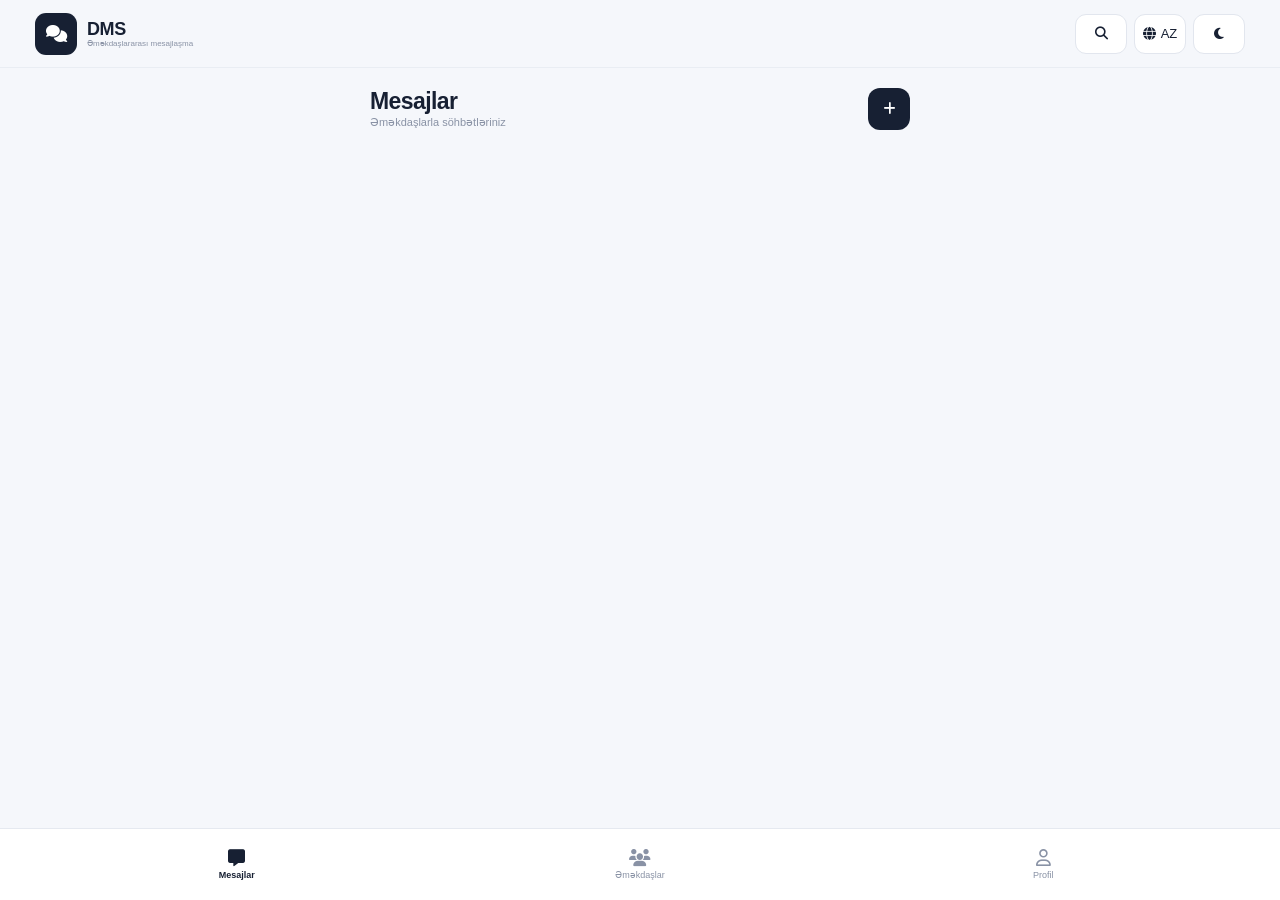
==== commit 9649554d: "commited" ====
--- a/chat.html
+++ b/chat.html
@@ -20,6 +20,7 @@
     <script src="translation.js" defer></script>
     <script src="dark-mode.js" defer></script>
     <script src="chat.js" defer></script>
+    <script src="call.js" defer></script>
 
 </head>
 
@@ -68,20 +69,25 @@
 
             <div class="chat-header-actions">
 
+                <!-- Audio Call -->
+                <button class="chat-icon-button" id="audioCallButton" type="button" aria-label="Səsli zəng"
+                    title="Səsli zəng">
+                    <i class="fa-solid fa-phone"></i>
+                </button>
+
                 <!-- Search -->
-
-                <button class="chat-icon-button" id="chatSearchButton" type="button" aria-label="Axtar">
+                <button class="chat-icon-button" id="chatSearchButton" type="button" aria-label="Axtar" title="Axtar">
                     <i class="fa-solid fa-magnifying-glass"></i>
                 </button>
 
-
                 <!-- More -->
-
-                <button class="chat-icon-button" id="chatMoreButton" type="button" aria-label="Daha çox">
+                <button class="chat-icon-button" id="chatMoreButton" type="button" aria-label="Daha çox"
+                    title="Daha çox">
                     <i class="fa-solid fa-ellipsis-vertical"></i>
                 </button>
 
             </div>
+
 
         </header>
 
@@ -113,7 +119,7 @@
         <button id="newMessageButton" class="new-message-button" type="button" aria-label="Yeni mesajlara keç">
 
             <i class="fa-solid fa-arrow-down"></i>
-           
+
             <span>Yeni mesaj</span>
 
         </button>
@@ -320,6 +326,91 @@
 
         <input type="file" id="fileInput" hidden>
 
+        <!-- =========================
+     AUDIO CALL MODAL
+========================== -->
+
+        <section class="call-modal" id="callModal" role="dialog" aria-modal="true" aria-labelledby="callUserName"
+            aria-hidden="true" hidden>
+
+            <div class="call-window">
+
+                <!-- Close -->
+                <!-- <button class="call-close-button" id="closeCallModal" type="button" aria-label="Pəncərəni bağla">
+                    <i class="fa-solid fa-xmark"></i>
+                </button> -->
+
+
+                <!-- User Avatar -->
+                <div class="call-user-avatar" id="callUserAvatar">
+                    <span>U</span>
+                </div>
+
+
+                <!-- User Info -->
+                <div class="call-user-info">
+
+                    <h2 id="callUserName">
+                        <!-- İstifadəçi -->
+                    </h2>
+
+                    <p id="callStatus" aria-live="polite">
+                        <!-- Zəngə hazırdır -->
+                    </p>
+
+                    <span id="callDuration">
+                        <!-- 00:00 -->
+                    </span>
+
+                </div>
+
+
+                <!-- Incoming Call Actions -->
+                <div class="call-incoming-actions" id="callIncomingActions" hidden>
+
+                    <button class="call-action-button call-reject-button" id="rejectCallButton" type="button"
+                        aria-label="Zəngi rədd et">
+                        <i class="fa-solid fa-phone-slash"></i>
+                    </button>
+
+                    <button class="call-action-button call-accept-button" id="acceptCallButton" type="button"
+                        aria-label="Zəngi qəbul et">
+                        <i class="fa-solid fa-phone"></i>
+                    </button>
+
+                </div>
+
+
+                <!-- Active Call Actions -->
+                <div class="call-active-actions" id="callActiveActions" hidden>
+
+                    <!-- Microphone -->
+                    <button class="call-action-button" id="toggleMuteButton" type="button" aria-label="Mikrofonu aktiv et"
+                        aria-pressed="true">
+                        <i class="fa-solid fa-microphone-slash"></i>
+                    </button>
+
+
+                    <!-- Speaker -->
+                    <button class="call-action-button" id="toggleSpeakerButton" type="button"
+                        aria-label="Səs çıxışını dəyiş" aria-pressed="false">
+                        <i class="fa-solid fa-volume-high"></i>
+                    </button>
+
+
+                    <!-- End Call -->
+                    <button class="call-action-button call-reject-button" id="endCallButton" type="button"
+                        aria-label="Zəngi bitir">
+                        <i class="fa-solid fa-phone"></i>
+                    </button>
+
+                </div>
+
+            </div>
+
+        </section>
+
+
     </main>
 
 </body>
--- a/style.css
+++ b/style.css
@@ -1845,12 +1845,6 @@
 .chat-user-info span {
   font-size: 12px;
   font-weight: 500;
-}
-.chat-user-info span.online {
-  color: #22c55e;
-}
-.chat-user-info span.offline {
-  color: #ff0000;
 }
 
 .chat-header-actions {
@@ -2258,6 +2252,318 @@
   transform: scale(1.1);
 }
 
+#audioCallButton * {
+  cursor: pointer;
+}
+
+#audioCallButton {
+  color: #173f7a;
+}
+#audioCallButton:hover {
+  background: #eaf1fb;
+  color: #123461;
+}
+
+.call-modal {
+  position: fixed;
+  inset: 0;
+  z-index: 2000;
+  display: flex;
+  align-items: center;
+  justify-content: center;
+  padding: 20px;
+  background: rgba(10, 18, 32, 0.55);
+  backdrop-filter: blur(8px);
+  -webkit-backdrop-filter: blur(8px);
+  opacity: 1;
+  visibility: visible;
+  transition: opacity 0.25s ease, visibility 0.25s ease;
+}
+.call-modal[hidden] {
+  display: none !important;
+}
+
+.call-window {
+  position: relative;
+  width: 100%;
+  max-width: 380px;
+  height: 100dvh;
+  display: flex;
+  flex-direction: column;
+  align-items: center;
+  justify-content: space-between;
+  padding: 36px 24px 30px;
+  overflow: hidden;
+  background: #ffffff;
+  border: 1px solid #e6ebf2;
+  border-radius: 28px;
+  box-shadow: 0 25px 80px rgba(0, 0, 0, 0.22);
+  animation: callWindowEnter 0.3s ease;
+}
+
+@keyframes callWindowEnter {
+  from {
+    opacity: 0;
+    transform: translateY(12px) scale(0.97);
+  }
+  to {
+    opacity: 1;
+    transform: translateY(0) scale(1);
+  }
+}
+.call-close-button {
+  position: absolute;
+  top: 16px;
+  right: 16px;
+  width: 36px;
+  height: 36px;
+  display: flex;
+  align-items: center;
+  justify-content: center;
+  border-radius: 11px;
+  background: #f1f4f8;
+  color: #64748b;
+  font-size: 16px;
+  transition: background 0.2s ease, color 0.2s ease;
+}
+.call-close-button:hover {
+  background: #e4eaf2;
+  color: #172033;
+}
+.call-close-button:active {
+  transform: scale(0.94);
+}
+
+.call-user-avatar {
+  position: relative;
+  width: 112px;
+  height: 112px;
+  min-width: 112px;
+  display: flex;
+  align-items: center;
+  justify-content: center;
+  margin-bottom: 24px;
+  border: 5px solid #eaf1fb;
+  border-radius: 50%;
+  background: #173f7a;
+  color: #ffffff;
+  box-shadow: 0 8px 28px rgba(23, 63, 122, 0.18);
+}
+.call-user-avatar span {
+  font-size: 38px;
+  font-weight: 700;
+  line-height: 1;
+}
+
+.call-user-info {
+  width: 100%;
+  display: flex;
+  flex-direction: column;
+  align-items: center;
+  text-align: center;
+}
+.call-user-info h2 {
+  max-width: 100%;
+  margin: 0;
+  overflow: hidden;
+  text-overflow: ellipsis;
+  white-space: nowrap;
+  color: #172033;
+  font-size: 21px;
+  font-weight: 700;
+}
+.call-user-info p {
+  margin: 10px 0 0;
+  color: #7b8799;
+  font-size: 14px;
+  font-weight: 500;
+}
+.call-user-info #callDuration {
+  display: block;
+  margin-top: 8px;
+  color: #173f7a;
+  font-size: 15px;
+  font-weight: 600;
+  font-variant-numeric: tabular-nums;
+}
+
+.call-incoming-actions,
+.call-active-actions {
+  width: 100%;
+  display: flex;
+  align-items: center;
+  justify-content: center;
+  gap: 24px;
+  margin-top: 32px;
+}
+.call-incoming-actions[hidden],
+.call-active-actions[hidden] {
+  display: none !important;
+}
+
+.call-action-button {
+  width: 56px;
+  height: 56px;
+  min-width: 56px;
+  display: flex;
+  align-items: center;
+  justify-content: center;
+  border: 1px solid #e3e8f0;
+  border-radius: 50%;
+  background: #f1f4f8;
+  color: #344054;
+  font-size: 19px;
+  transition: background 0.2s ease, color 0.2s ease, transform 0.2s ease, box-shadow 0.2s ease;
+}
+.call-action-button:hover {
+  background: #e4eaf2;
+}
+.call-action-button:active {
+  transform: scale(0.92);
+}
+.call-action-button:focus-visible {
+  outline: 3px solid rgba(23, 63, 122, 0.35);
+  outline-offset: 3px;
+}
+
+.call-accept-button {
+  background: #22c55e;
+  border-color: #22c55e;
+  color: #ffffff;
+  box-shadow: 0 5px 16px rgba(34, 197, 94, 0.22);
+}
+.call-accept-button:hover {
+  background: #16a34a;
+  border-color: #16a34a;
+}
+
+.call-reject-button {
+  background: #ef4444;
+  border-color: #ef4444;
+  color: #ffffff;
+  box-shadow: 0 5px 16px rgba(239, 68, 68, 0.2);
+}
+.call-reject-button:hover {
+  background: #dc2626;
+  border-color: #dc2626;
+}
+
+#toggleMuteButton.muted {
+  background: #fee2e2;
+  border-color: #fecaca;
+  color: #dc2626;
+}
+
+#toggleSpeakerButton.speaker-off {
+  background: #e2e8f0;
+  color: #64748b;
+}
+
+body.dark-mode #audioCallButton {
+  color: #8fc5ff;
+}
+body.dark-mode #audioCallButton:hover {
+  background: #202c3f;
+  color: #ffffff;
+}
+body.dark-mode .call-modal {
+  background: rgba(0, 0, 0, 0.72);
+}
+body.dark-mode .call-window {
+  background: #121b2a;
+  border-color: #29364b;
+  box-shadow: 0 25px 80px rgba(0, 0, 0, 0.45);
+}
+body.dark-mode .call-close-button {
+  background: #202c3f;
+  color: #a8b4c7;
+}
+body.dark-mode .call-close-button:hover {
+  background: #29364b;
+  color: #ffffff;
+}
+body.dark-mode .call-user-avatar {
+  background: #173f7a;
+  border-color: #243b5c;
+  color: #ffffff;
+}
+body.dark-mode .call-user-info h2 {
+  color: #f1f5f9;
+}
+body.dark-mode .call-user-info p {
+  color: #9ba8bb;
+}
+body.dark-mode .call-user-info #callDuration {
+  color: #8fc5ff;
+}
+body.dark-mode .call-action-button:not(.call-accept-button):not(.call-reject-button) {
+  background: #202c3f;
+  border-color: #34445d;
+  color: #e2e8f0;
+}
+body.dark-mode .call-action-button:not(.call-accept-button):not(.call-reject-button):hover {
+  background: #293b54;
+}
+body.dark-mode #toggleMuteButton.muted {
+  background: #48252e;
+  border-color: #71313d;
+  color: #fca5a5;
+}
+body.dark-mode #toggleSpeakerButton.speaker-off {
+  background: #29364b;
+  color: #9ba8bb;
+}
+
+@media (max-width: 480px) {
+  .call-modal {
+    padding: 16px;
+  }
+  .call-window {
+    max-width: 360px;
+    min-height: 400px;
+    padding: 48px 20px 28px;
+    border-radius: 24px;
+  }
+  .call-user-avatar {
+    width: 100px;
+    height: 100px;
+    min-width: 100px;
+    margin-bottom: 22px;
+  }
+  .call-user-avatar span {
+    font-size: 34px;
+  }
+  .call-user-info h2 {
+    font-size: 19px;
+  }
+  .call-user-info p {
+    font-size: 13px;
+  }
+  .call-incoming-actions,
+  .call-active-actions {
+    gap: 20px;
+    margin-top: 28px;
+  }
+  .call-action-button {
+    width: 54px;
+    height: 54px;
+    min-width: 54px;
+  }
+  .call-close-button {
+    top: 12px;
+    right: 12px;
+  }
+}
+@media (prefers-reduced-motion: reduce) {
+  .call-window {
+    animation: none;
+  }
+  .call-modal,
+  .call-action-button,
+  .call-close-button {
+    transition: none;
+  }
+}
 body.dark-mode {
   background: #0f1724;
   color: #edf2f7;
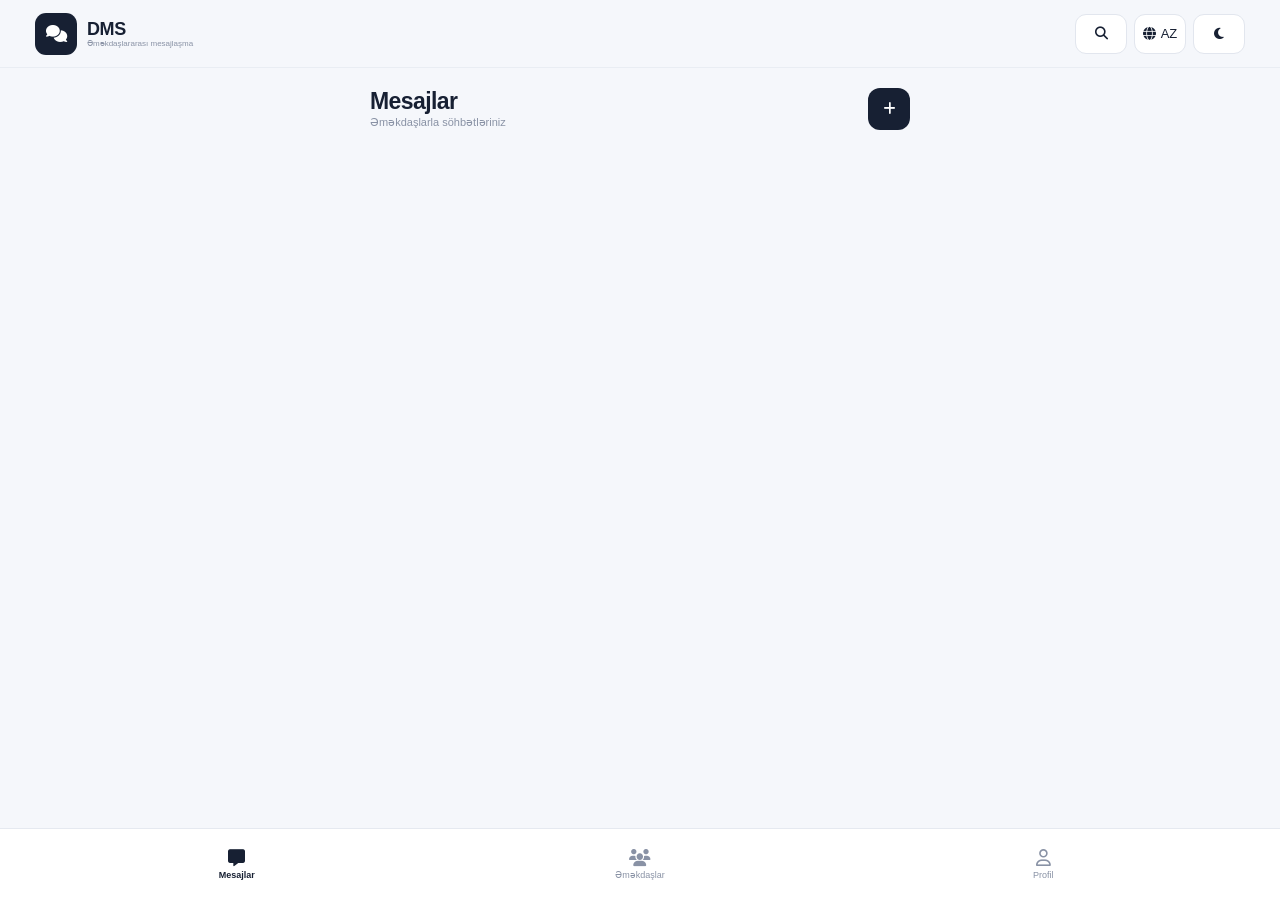
==== commit 808ec2ec: "commited" ====
--- a/chat.html
+++ b/chat.html
@@ -20,7 +20,9 @@
     <script src="translation.js" defer></script>
     <script src="dark-mode.js" defer></script>
     <script src="chat.js" defer></script>
+    <script src="call-socket.js" defer></script>
     <script src="call.js" defer></script>
+
 
 </head>
 
@@ -385,8 +387,8 @@
                 <div class="call-active-actions" id="callActiveActions" hidden>
 
                     <!-- Microphone -->
-                    <button class="call-action-button" id="toggleMuteButton" type="button" aria-label="Mikrofonu aktiv et"
-                        aria-pressed="true">
+                    <button class="call-action-button" id="toggleMuteButton" type="button"
+                        aria-label="Mikrofonu aktiv et" aria-pressed="true">
                         <i class="fa-solid fa-microphone-slash"></i>
                     </button>
 
